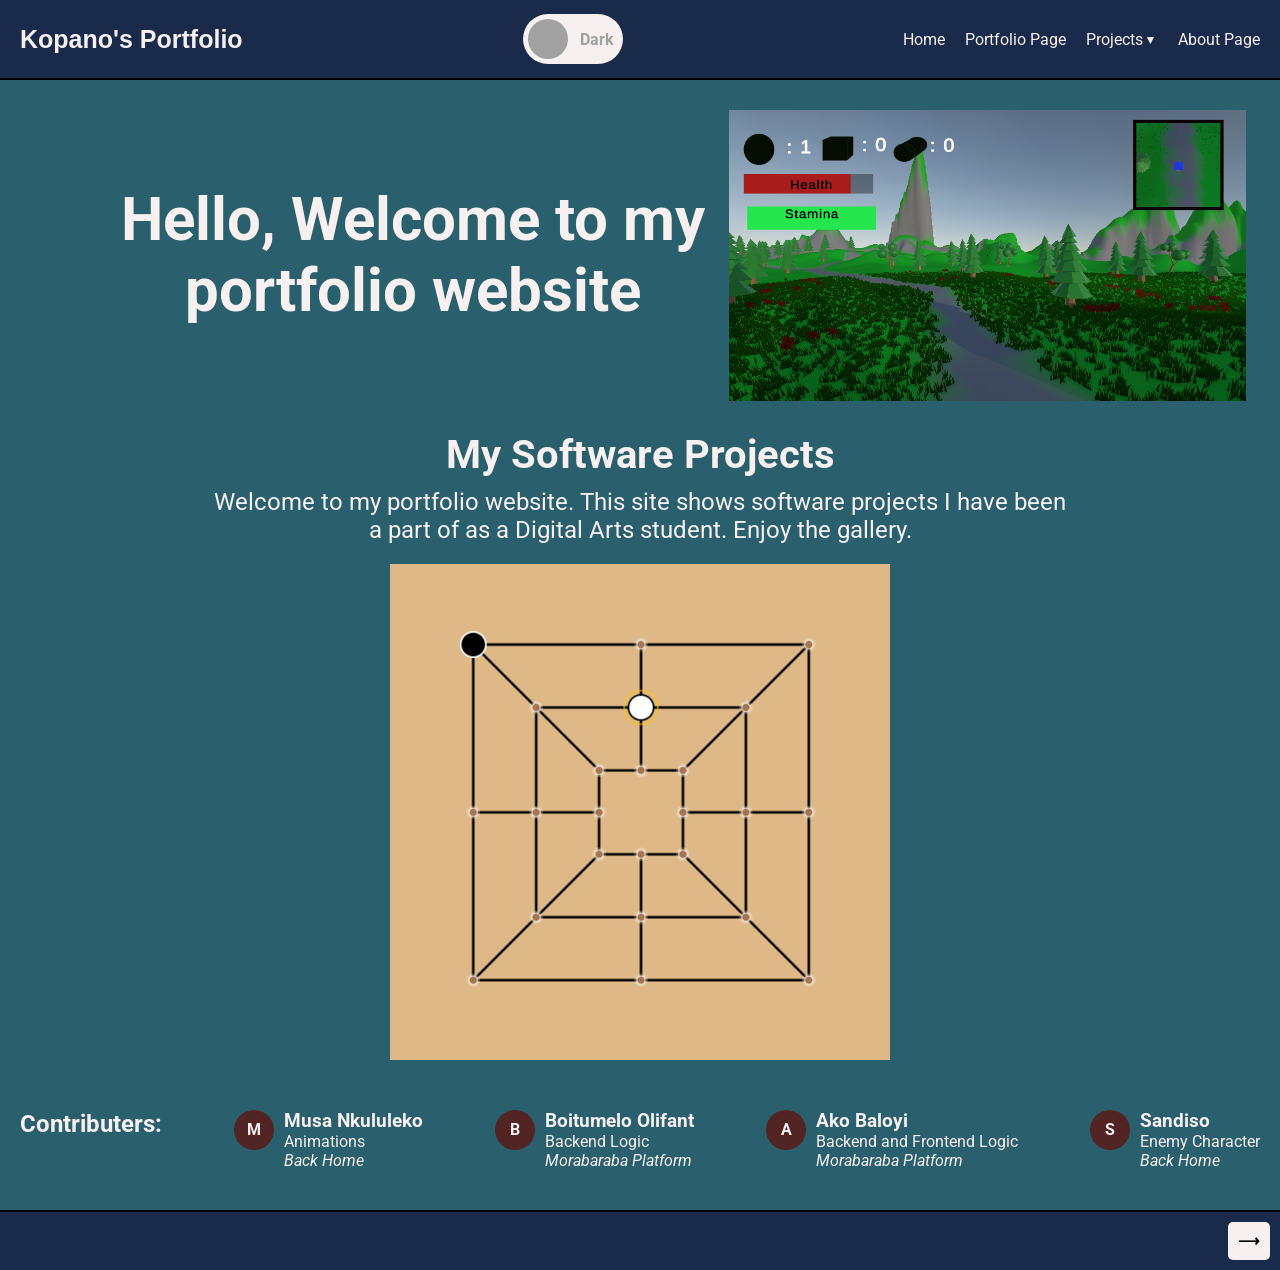
==== index.html @ 2a44a4bb "Index file moved to the root folder" ====
<!DOCTYPE html>
<html lang="en">
<head>
    <meta charset="UTF-8">
    <meta name="viewport" content="width=device-width, initial-scale=1.0">
    <title>Home Page</title>

    <link rel="preconnect" href="https://fonts.googleapis.com">
    <link rel="preconnect" href="https://fonts.gstatic.com" crossorigin>
    <link href="https://fonts.googleapis.com/css2?family=Roboto:ital,wght@0,100..900;1,100..900&display=swap" rel="stylesheet">
    
    <link rel="stylesheet" href="./HomePage/style.css">
    <script src="./HomePage/app.js" defer></script>
</head>
<body>

   <!--Loading Screen code-->

    <div class="page-load" id="page-load">

        <P class="loading-text">LOADING...</P>

    </div>

    <!--Header Section with Logo, Light/Dark mode switch and Navigations-->

    <header class="header-section">

        <div class="logo" data-tooltip="Website Logo">Kopano's Portfolio</div>

        <div class="switch-container">

            <input type="checkbox" id="switch">

            <label for="switch" class="switch" data-tooltip="Theme toggle"><p class="light">Light</p><p class="dark">Dark</p></label>

        </div>

        <div class="navigation-container">
            <ul>

                <li><a id="home-navigation">Home</a></li>
                
                <li><a id="portfolio-navigation">Portfolio Page</a></li>

                <li class="line"><a id="projects-navigation">Projects</a><button class="arrow" id="modal-control">&#9660;</button></li>

                <li><a id="about-page-navigation">About Page</a></li>
            </ul>

            <div class="link-modal" id="link-modal">

                <ul>
                    <li><a id="project1">Project 1</a></li>

                    <li><a id="project2">Project 2</a></li>

                    <li><a id="project3">Project 3</a></li>

                    <li><a id="project4">Project 4</a></li>
                </ul>

            </div>

        </div>

    </header>

    <main class="main-section">
        
        <section class="hero-section">

            <div class="hero-text">

                <h1 class="hero-title">

                    Hello, Welcome to my portfolio website

                </h1>
                
            </div>

            <div class="hero-image-container" data-tooltip="Back Home project image">
                    
                <img class="hero-image" id="openModal"  src="./Assets/Images/Screenshot 2026-04-29 115344.png" alt="image of a game">
           
            </div> 

        </section>

        <div class="modal" id="modal">

            <div class="inner-modal-container">
                <button class="closeModal" id="closeModal">&#10060;</button>

                <img class="modal-inner" src="./Assets/Images/Screenshot 2026-04-29 115344.png" alt="">
            </div>            

        </div>

        <section class="show-section">

            <div class="info-text">

                <h2 class="info-title">
                    My Software Projects
                </h2>
                
                <p class="intro-statement">Welcome to my portfolio website. This site shows software projects I have been a part of as a Digital Arts student. <span class="gallery">Enjoy the gallery.</span></p>

            </div>

            <figure class="info-image-container"  data-tooltip="Morabaraba project image" >

                <img class="info-image" id="openModal-2" src="./Assets/Images/Placement.png" alt="image of a game">

            </figure> 

        </section>

        <div class="modal" id="modal-2">

            <div class="inner-modal-container">
                <button class="closeModal" id="closeModal-2">&#10060;</button>

                <img class="modal-inner-2" src="./Assets/Images/Placement.png" alt="">
            </div>

        </div>

        <section class="social-proof-section">

            <h2 class="social-proof-title">
                Contributers:
            </h2>

            <div class="contributers">

                <div class="contributers-images musa-tooltip" data-tooltip="The contributer was part of the Back Home project and worked on animations"> <span class="symbols">M</span> </div>

                <div class="contributers-info-container">

                    <h3 class="contributer-name">Musa Nkululeko</h3>
                    <p class="contributer-part">Animations</p>
                    <p class="discriptions">Back Home</p>

                </div>

            </div>

            <div class="contributers">

                <div class="contributers-images boitumelo-tooltip" data-tooltip="The contributer was part of the Morabaraba project and worked on the Backend"> <span class="symbols">B</span> </div>

                <div class="contributers-info-container">

                    <h3 class="contributer-name">Boitumelo Olifant</h3>
                    <p class="contributer-part">Backend Logic</p>
                    <p class="discriptions">Morabaraba Platform</p>

                </div>

            </div>

            <div class="contributers">

                <div class="contributers-images ako-tooltip" data-tooltip="The contributer was part of the Morabaraba project and worked on the Backend and Frontend" > <span class="symbols">A</span> </div>

                <div class="contributers-info-container">

                    <h3 class="contributer-name">Ako Baloyi</h3>
                    <p class="contributer-part">Backend and Frontend Logic</p>
                    <p class="discriptions">Morabaraba Platform</p>

                </div>

            </div>

            <div class="contributers">

                <div class="contributers-images sandiso-tooltip" data-tooltip="The contributer was part of the Back Home project and worked on the enemy asset"> <span class="symbols">S</span> </div>

                <div class="contributers-info-container">

                    <h3 class="contributer-name">Sandiso</h3>
                    <p class="contributer-part">Enemy Character</p>
                    <p class="discriptions">Back Home</p>

                </div>
                
            </div>

        </section>

    </main>

    <footer class="home-footer">

        <a><button class="nav-buttons next-tooltip" id="next-page-navigation" data-tooltip="Go to next page">&xrarr;</button></a>

    </footer>
</body>
</html>
---- HomePage/style.css ----
*{
    margin: 0;
    padding: 0;
    box-sizing: border-box;

    font-family: "Roboto", sans-serif;
    font-optical-sizing: auto;
    font-style: normal;
    font-variation-settings:
        "wdth" 100;
}

.home-footer{

    display: flex;

    justify-content: flex-end;

    border-top: 2px solid black;

    width: 100%;

    height: 60px;

    padding: 10px;

    background-color: #1A2A4A;
}


.main-section{

    padding: 20px;

    background-color: #2A5F6E;

    /*color: rgb(189, 189, 189);*/

    color: #F7F0F0;
}

.logo{

    font-size: 25px;

    font-weight: 700;

    font-family: sans-serif;

    /*color: rgb(189, 189, 189);*/

    color: #F7F0F0;

    cursor: default;

}

.logo:hover::after{

    content: attr(data-tooltip);

    width: 100px;

    font-size: 15px;

    position: absolute;

    color: rgb(37, 37, 37);

    /*background-color: rgb(198, 198, 198);*/

    background-color: #F7F0F0;

    padding: 10px;

    border-radius: 5px;

    box-shadow: 2px 4px 16px 0 rgba(0,0,0,0.3);

    opacity: 0.5;

    margin-left: 5px;


}

.header-section{

    display: flex;

    justify-content: space-between;

    align-items: center;

    padding: 0 20px;

    width: 100%;

    height: 80px;

    border-bottom: 2px solid black;

    background-color: #1A2A4A;

}

.navigation-container ul{

    display: flex;

    gap: 20px;
}

.navigation-container ul li a{

    text-decoration: none;

    /*color: rgb(189, 189, 189);*/

    color: #F7F0F0;

    transition: color 0.25s;
}

.navigation-container ul li a:hover{

    color: #2A5F6E;

    cursor: pointer;
}

.navigation-container ul li a.current{

    color: #2A5F6E;
}

.navigation-container ul{

    list-style: none;
}

.nav-buttons{

    padding: 10px;

    font-weight: 600;

    border-radius: 5px;

    border: none;

    transition: background-color 0.25s;

    font-size: 15px;

    background-color: #F7F0F0;

}

.next-tooltip{

    position: relative;
}

.next-tooltip:hover::after{

    content: attr(data-tooltip);

    width: 90px;

    font-size: 13px;

    position: absolute;

    color: rgb(37, 37, 37);

    /*background-color: rgb(198, 198, 198);*/

    background-color: #F7F0F0;

    padding: 5px;

    border-radius: 5px;

    box-shadow: 2px 4px 16px 0 rgba(0,0,0,0.3);

    opacity: 0.5;

    /* Placing the tooltip to the left of the button */

    right: 100%; 
    
    top: 50%; 
    
    transform: translateY(-50%);

    margin-right: 5px;

}

.nav-buttons:hover{

    background-color: #A1A1A1;

    cursor: pointer;
}

.hero-section{

    display: flex;

    justify-content: space-between;

    align-items: center;

    margin: 10px 0;
}

.hero-title{

    font-size: 60px;

    text-align: center;

}

.hero-text{

    display: flex;

    flex-direction: column;

    justify-content: center;

    align-items: center;

    width: 50%;

    margin-left: 90px;

}

.hero-image-container{

    display: flex;

    flex-direction: column;

    justify-content: center;

    align-items: center;

    width: 45%;

    height: 50%;

    position: relative; /*Makes the object the reference for the position of the tooltip*/
}

.hero-image-container figure{

    display: flex;

    justify-content: center;

    align-content: center;

}

.hero-image{

    width: 95%;

}

.hero-image-container:hover::after{

    content: attr(data-tooltip);

    width: 90px;

    font-size: 15px;

    position: absolute;

    color: rgb(37, 37, 37);

    /*background-color: rgb(198, 198, 198);*/

    background-color: #F7F0F0;

    padding: 5px;

    border-radius: 5px;

    box-shadow: 2px 4px 16px 0 rgba(0,0,0,0.3);

    /* Placing the tooltip to the left of the button */

    right: 100%; 
    
    top: 50%; 
    
    transform: translateY(-50%);

    z-index: 1;

}

.intro-statement{

    width: 70%;

    font-size: 1.5rem;

    text-align: center;

}

.show-section{

    display: flex;

    flex-direction: column;

    align-items: center;

    justify-content: center;

    gap: 10px;

}

.info-image-container{

    display: flex;

    flex-direction: column;

    justify-content: center;

    align-items: center;

    position: relative;
 
}

.info-image{

    width: 500px;

}

.info-image-container:hover::after{

    content: attr(data-tooltip);

    width: 90px;

    font-size: 15px;

    position: absolute;

    color: rgb(37, 37, 37);

    /*background-color: rgb(198, 198, 198);*/

    background-color: #F7F0F0;

    padding: 5px;

    border-radius: 5px;

    box-shadow: 2px 4px 16px 0 rgba(0,0,0,0.3);

    /* Placing the tooltip to the left of the button */

    right: 100%; 
    
    top: 50%; 
    
    transform: translateY(-50%);

    margin-right: 10px;

    z-index: 1;

}



.info-image-container figure{

    display: flex;

    justify-content: center;

    align-content: center;

}

.info-title{

    font-size: 40px;
}

.info-text{

    display: flex;

    flex-direction: column;

    align-items: center;

    justify-content: center;

    gap: 10px;

    margin-top: 20px;

    margin-bottom: 10px;
}

.social-proof-section{

    display: flex;

    justify-content: space-between;

    margin-top: 30px;

    padding: 20px 0;
}

.contributers{

    display: flex;

    gap:10px;
}

.contributers-images{

    width: 40px;

    height: 40px;

    background-color: rgb(83, 36, 36);

    border: none;

    border-radius: 40px;

    display: flex;

    justify-content: center;

    align-items: center;
}

.symbols{

    /*color: rgb(224, 223, 223);*/

    color: #F7F0F0;

    font-weight: 700;
}

.contributer-name{

    font-size: 1.17rem;
}

.contributer-part{

    font-size: 1rem;
}

.discriptions{

    font-style: italic;

    font-size: 1rem;
}

.musa-tooltip{

    position: relative;
}

.musa-tooltip:hover::after{

    content: attr(data-tooltip);

    width: 200px;

    font-size: 1rem;

    position: absolute;

    color: rgb(37, 37, 37);

    /*background-color: rgb(198, 198, 198);*/

    background-color: #F7F0F0;

    padding: 5px;

    border-radius: 5px;

    box-shadow: 2px 4px 16px 0 rgba(0,0,0,0.3);

    margin-bottom: 5px;

    /* Placing the tooltip on top */

    bottom: 100%; 
    
    left: 50%; 
    
    transform: translateX(-50%);

    z-index: 1;

}

.boitumelo-tooltip{

    position: relative;
}

.boitumelo-tooltip:hover::after{

    content: attr(data-tooltip);

    width: 200px;

    font-size: 1rem;

    position: absolute;

    color: rgb(37, 37, 37);

    /*background-color: rgb(198, 198, 198);*/

    background-color: #F7F0F0;

    padding: 5px;

    border-radius: 5px;

    box-shadow: 2px 4px 16px 0 rgba(0,0,0,0.3);
    
    margin-bottom: 5px;

    /* Placing the tooltip on top */

    bottom: 100%; 
    
    left: 50%; 
    
    transform: translateX(-50%);

    z-index: 1;

}

.ako-tooltip{

    position: relative;
}

.ako-tooltip:hover::after{

    content: attr(data-tooltip);

    width: 200px;

    font-size: 1rem;

    position: absolute;

    color: rgb(37, 37, 37);

    /*background-color: rgb(198, 198, 198);*/

    background-color: #F7F0F0;

    padding: 5px;

    border-radius: 5px;

    box-shadow: 2px 4px 16px 0 rgba(0,0,0,0.3);
    
    margin-bottom: 5px;

    /* Placing the tooltip on top */

    bottom: 100%; 
    
    left: 50%; 
    
    transform: translateX(-50%);

    z-index: 1;

}

.sandiso-tooltip{

    position: relative;

}

.sandiso-tooltip:hover::after{

    content: attr(data-tooltip);

    width: 200px;

    font-size: 1rem;

    position: absolute;

    color: rgb(37, 37, 37);

    /*background-color: rgb(198, 198, 198);*/

    background-color: #F7F0F0;

    padding: 5px;

    border-radius: 5px;

    box-shadow: 2px 4px 16px 0 rgba(0,0,0,0.3);
    
    margin-bottom: 5px;

    /* Placing the tooltip on top */

    bottom: 100%; 
    
    left: 50%; 
    
    transform: translateX(-50%);

    z-index: 1;

}

.modal{

    background-color: rgb(45, 45, 45);

    opacity: 0;

    position: fixed;

    top: 0;

    left: 0;

    right: 0;

    bottom: 0;

    transition: all 0.3 ease-in-out;

    z-index: -1;

    display: flex;

    align-items: center;

    justify-content: center;
}

.inner-modal-container{

    display: flex;

    flex-direction: column;

    justify-content: center;

    align-items: center;

    gap: 10px;
}

.modal.open{

    opacity: 1;

    z-index: 3;
}

.modal-inner{

    width: 50%;

}

.modal-inner-2{

    width: 65%;
}

.closeModal{

    padding: 10px;

    border-radius: 10px;

    font-weight: 700;

    border: none;
}

.page-load{

    background-color: #1A2A4A;

    position: fixed;

    top: 0;

    left: 0;

    right: 0;

    bottom: 0;

    z-index: 4;

    display: flex;

    align-items: center;

    justify-content: center;
}

.loading-text{

    font-size: 50px;

    font-weight: 700;
}

.line{

    display: flex;

    justify-content: center;

    align-items: center;
}

.arrow{

    font-size: 12px;

    aspect-ratio: 1;

    height: 15px;

    display: flex;

    justify-content: center;

    align-items: end;

    background-color: #1A2A4A;

    /*color: rgb(198, 198, 198);*/

    color: #F7F0F0;

    border: none;

    transition: color 0.25s;

}

.link-modal{

    background-color: #1A2A4A;

    width: auto;

    padding: 5px;

    position: fixed;

    transition: all 0.1s ease-in-out;

    z-index: -1;

}

.link-modal.open {

    opacity: 1;

    z-index: 100;

}

.link-modal ul{

    display: flex;

    justify-content: center;

    align-items: center;

    list-style: none;

    gap: 10px
    
}

.link-modal ul li a{

    cursor: pointer;

    font-size: 0.8rem;
}

.arrow:hover{

    color: #2A5F6E;
}

.main-section.dark-mode{

    background-color: #1c404a;

    color: rgb(219, 219, 219);

}

.switch-container{

    width: 200px;

    height: 50%;

    display: flex;

    align-items: center;

    justify-content: center;
}

.switch{

    /*background-color: rgb(198, 198, 198);*/

    background-color: #F7F0F0;

    width: 100px;

    height: 50px;

    border-radius: 100px;

    cursor: pointer;

    position: relative;

    transition: 0.2s;

    display: flex;

    justify-content: space-between;

    align-items: center;

}

.switch:hover::after{

    content: attr(data-tooltip);

    width: 100px;

    font-size: 1rem;

    position: absolute;

    color: rgb(37, 37, 37);

    /*background-color: rgb(198, 198, 198);*/

    background-color: #F7F0F0;

    padding: 5px;

    border-radius: 5px;

    box-shadow: 2px 4px 16px 0 rgba(0,0,0,0.3);

    /* Placing the tooltip below the switch */

    top: 100%; 
    
    left: 50%; 
    
    transform: translateY(-50%);

    margin-top: 40px;

}

.switch::before{

    position: absolute;

    content: '';

    background-color: #A1A1A1;

    width: 40px;

    height: 40px;

    border-radius: 200px;

    margin: 5px;

    transition: 0.2s;
}

input:checked + .switch{

    background-color: #2A5F6E;
}

input:checked + .switch::before{

    transform: translateX(47px);
}

input{

    display: none;
}

.light{

    color: #A1A1A1;

    margin-left: 7px;

    font-weight: 700;
}

.dark{

    color: #A1A1A1;

    margin-right: 9px;

    font-weight: 700;
}

@media( max-width: 1024px){

    .hero-title{

        font-size: 3rem;
    }

    .hero-image{

        width: 100%;


    }

    .hero-text{

        margin-left: 50px;
    }

    .info-title{
        
        font-size: 2rem;
    }

    .intro-statement{

        font-size: 1.3rem;
    }

    .info-image{

        width: 50%;
    }

    .social-proof-title{

        font-size: 1.5rem;
    }

    .contributer-name{

        font-size: 1rem;
    }

    .contributer-part{

        font-size: 0.8rem;
    }

    .discriptions{

        font-size: 0.8rem;
    }

    .hero-image-container:hover::after{

        display: none;
    }

    .info-image-container:hover::after{

        display: none;
    }

    .next-tooltip:hover::after{

        display: none;
    }

    /*Theme size*/

    .switch{

        width: 90px;

        height: 50px;

        border-radius: 80px;

    }

    .switch::before{

        width: 35px;

        height: 35px;

        border-radius: 200px;

        margin: 5px;

    }

    .light{

        margin-left: 5px;

        font-size: 0.9rem;

    }

    .dark{

        margin-right: 5px;

        font-size: 0.8rem;

    }

    .modal-inner{

        width: 70%;
    }

    .modal-inner-2{

        width: 70%;
    }

    .switch:hover::after{

        display: none;
    }

    .logo:hover::after{

        display: none;
    }

}

@media(max-width: 600px){

    .logo{

        font-size: 1rem;
    }

    .navigation-container ul li a{

        font-size: 0.7rem;
    }

    .contributers-info-container{

        width: 150px;
    }

    .social-proof-section{

        overflow-x: auto;

        gap: 20px;
    }

    .contributers-images{

        width: 40px;
        
        aspect-ratio: 1;
    }

    .hero-image-container{

        display: none;
    }

    .hero-text{

        background-image: url('../Assets/Images/Dark-env.png');

        background-size: cover;

        background-position: center;

        background-repeat: no-repeat;

        width: 100%;

        height: 300px;

        margin-left: 20px;

        margin-right: 20px;

    }

    .hero-title{
        
        text-align: center;
    }

    .info-image{

        width: 60%;
    }

    .musa-tooltip:hover::after{

        display: none;
    }

    .boitumelo-tooltip:hover::after{

        display: none;
    }

    .ako-tooltip:hover::after{

        display: none;
    }

    .sandiso-tooltip:hover::after{

        display: none;
    }

    .info-image-container:hover::after{

        display: none;
    }

    .hero-image-container:hover::after{

        display: none;
    }

    .next-tooltip:hover::after{

        display: none;
    }

    .arrow{

        font-size: 0.6rem;
    }

    /*Theme size*/

    .switch-container{

        width: 100px;

        height: 50%;

    }

    .switch{

        width: 70px;

        height: 30px;

    }

    .switch::before{

        width: 25px;

        height: 25px;

        border-radius: 200px;

        margin: 5px;

    }

    input:checked + .switch::before{

        transform: translateX(36px);
    }

    .light{

        margin-left: 5px;

        font-size: 0.5rem;

    }

    .dark{

        margin-right: 5px;

        font-size: 0.5rem;

    }

    .switch:hover::after{

        display: none;
    }
}
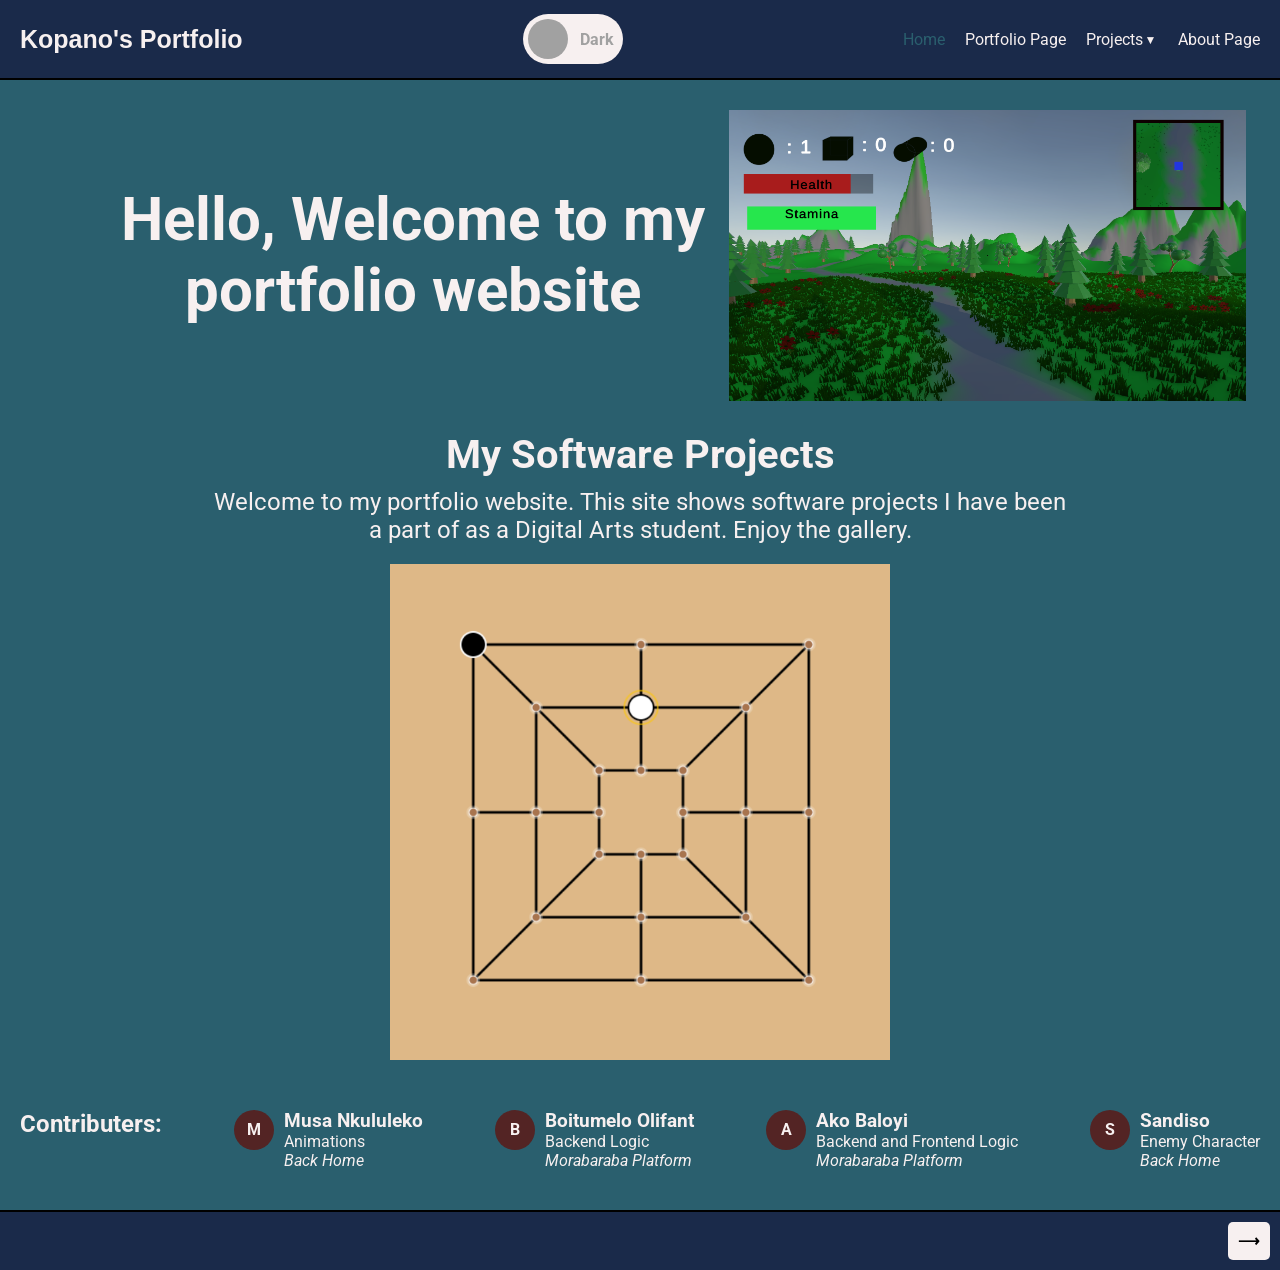
==== commit 8ada906f: "Page 1 comments" ====
--- a/index.html
+++ b/index.html
@@ -26,8 +26,12 @@
 
     <header class="header-section">
 
+        <!--Logo-->
+
         <div class="logo" data-tooltip="Website Logo">Kopano's Portfolio</div>
 
+        <!--Light/Dark Mode switch-->
+
         <div class="switch-container">
 
             <input type="checkbox" id="switch">
@@ -35,11 +39,13 @@
             <label for="switch" class="switch" data-tooltip="Theme toggle"><p class="light">Light</p><p class="dark">Dark</p></label>
 
         </div>
+
+        <!--Navigation links-->
 
         <div class="navigation-container">
             <ul>
 
-                <li><a id="home-navigation">Home</a></li>
+                <li class="home-nav"><a id="home-navigation">Home</a></li>
                 
                 <li><a id="portfolio-navigation">Portfolio Page</a></li>
 
@@ -66,7 +72,11 @@
 
     </header>
 
+    <!--Main section with main content-->
+
     <main class="main-section">
+
+        <!--Hero-section-->
         
         <section class="hero-section">
 
@@ -88,6 +98,8 @@
 
         </section>
 
+        <!--Image modal - when image is clicked-->
+
         <div class="modal" id="modal">
 
             <div class="inner-modal-container">
@@ -97,6 +109,8 @@
             </div>            
 
         </div>
+
+        <!--Introduction section-->
 
         <section class="show-section">
 
@@ -118,6 +132,8 @@
 
         </section>
 
+        <!--Image modal-->
+
         <div class="modal" id="modal-2">
 
             <div class="inner-modal-container">
@@ -127,6 +143,8 @@
             </div>
 
         </div>
+
+        <!--Contributers section-->
 
         <section class="social-proof-section">
 
@@ -134,6 +152,8 @@
                 Contributers:
             </h2>
 
+            <!--Contributers cards-->
+
             <div class="contributers">
 
                 <div class="contributers-images musa-tooltip" data-tooltip="The contributer was part of the Back Home project and worked on animations"> <span class="symbols">M</span> </div>
@@ -194,7 +214,11 @@
 
     </main>
 
+    <!--Footer section-->
+
     <footer class="home-footer">
+
+        <!--Next page navigation-->
 
         <a><button class="nav-buttons next-tooltip" id="next-page-navigation" data-tooltip="Go to next page">&xrarr;</button></a>
 
--- a/HomePage/style.css
+++ b/HomePage/style.css
@@ -387,8 +387,6 @@
 
 }
 
-
-
 .info-image-container figure{
 
     display: flex;
@@ -1258,4 +1256,140 @@
 
         display: none;
     }
+}
+
+@media(max-width: 560px){
+
+    .logo{
+
+        font-size: 0.7rem;
+    }
+
+    .navigation-container ul li a{
+
+        font-size: 0.6rem;
+    }
+
+    .contributers-info-container{
+
+        width: 150px;
+    }
+
+    .social-proof-section{
+
+        overflow-x: auto;
+
+        gap: 20px;
+    }
+
+    .contributers-images{
+
+        width: 40px;
+        
+        aspect-ratio: 1;
+    }
+
+    .hero-text{
+
+
+        width: 100%;
+
+        height: 300px;
+
+        margin-left: 20px;
+
+        margin-right: 20px;
+
+    }
+
+    .info-image{
+
+        width: 60%;
+    }
+
+    .arrow{
+
+        font-size: 0.5rem;
+
+        height: 10px;
+    }
+
+    .line{
+
+        align-items: end;
+    }
+
+    /*Theme size*/
+
+    .switch-container{
+
+        width: 20px;
+
+        height: 50%;
+
+    }
+
+    .switch{
+
+        width: 20px;
+
+        height: 20px;
+
+        display: flex;
+
+        justify-content: center;
+
+        align-items: center;
+
+    }
+
+    .switch::before{
+
+        display: none;
+
+    }
+
+    .switch .light{
+
+        display: none;
+
+    }
+    input:checked + .switch .light {
+
+        display: block;
+
+        margin-left: 0;
+
+        font-size: 0.5rem;
+    }
+
+    .switch .dark{
+
+        display: flex;
+
+        margin-left: 5px;
+
+        font-size: 0.5rem;
+
+    }
+    input:checked + .switch .dark {
+
+        display: none;
+
+    }
+
+    .header-section{
+
+        padding: 0 10px;
+    }
+
+    .navigation-container ul{
+
+        gap: 10px;
+    }
+
+    .home-nav{
+
+        display: none;
+    }
 }
